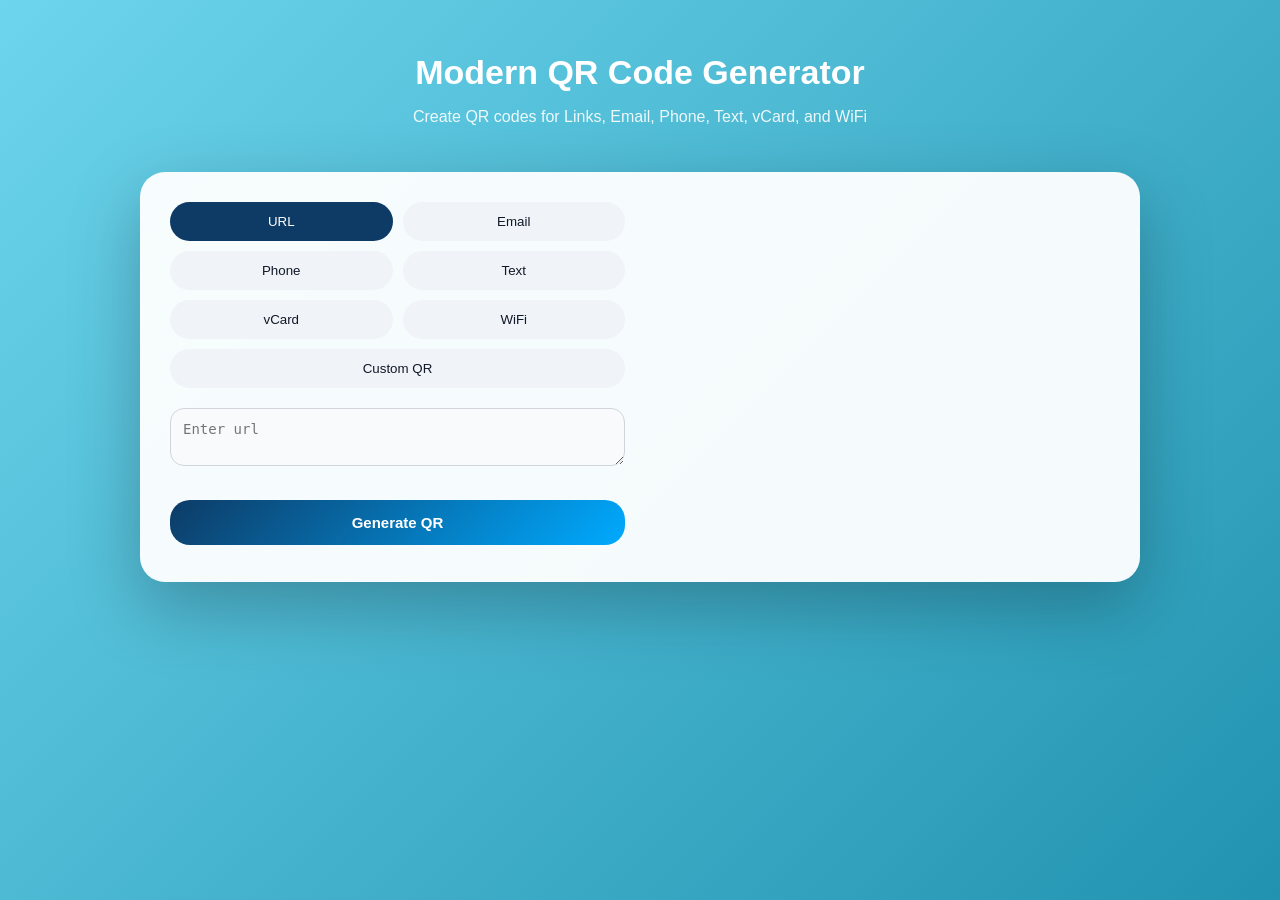
==== frontend/index.html @ dbd44861 "backend and frontend integrated" ====
<!DOCTYPE html>
<html lang="en">
<head>
<meta charset="UTF-8">
<meta name="viewport" content="width=device-width, initial-scale=1.0">
<title>Modern QR Generator</title>
<link rel="stylesheet" href="style.css">
</head>
<body>

<!-- Header -->
<div class="hero">
  <h1>Modern QR Code Generator</h1>
  <p>Create QR codes for Links, Email, Phone, Text, vCard, and WiFi</p>
</div>

<!-- Card -->
<div class="container">
  
  <!-- Left Column: QR Types + Input + Generate -->
  <div class="left-col">
    <div class="tabs">
      <button onclick="setType(event,'url')" class="active">URL</button>
      <button onclick="setType(event,'email')">Email</button>
      <button onclick="setType(event,'phone')">Phone</button>
      <button onclick="setType(event,'text')">Text</button>
      <button onclick="setType(event,'vcard')">vCard</button>
      <button onclick="setType(event,'wifi')">WiFi</button>
      <button onclick="goCustom()">Custom QR</button>
    </div>
    <!-- Dynamic Input Fields -->
    <div id="inputArea"></div>
    <!-- Generate button -->
    <button class="generate" onclick="generateQR()">Generate QR</button>
  </div>

  <!-- Right Column: QR Preview + Download -->
  <div class="right-col">
    <img id="qrImage">
    <a id="downloadBtn" download="qrcode.png">Download</a>
  </div>

</div>

<script src="script.js"></script>
</body>
</html>
---- frontend/style.css ----
/* ---------- GLOBAL ---------- */
* { box-sizing: border-box; }
body {
  margin: 0;
  font-family: "Inter", "Segoe UI", sans-serif;
  background: linear-gradient(135deg,#6dd5ed,#2193b0); /* Fresh blue gradient */
  min-height: 100vh;
  display: flex;
  flex-direction: column;
  align-items: center;
  padding: 30px;
}

/* ---------- HEADER ---------- */
.hero {
  text-align: center;
  color: white;
  margin-bottom: 30px;
}
.hero h1 { font-size: 34px; margin-bottom: 6px; font-weight: 700; }
.hero p { font-size: 16px; opacity: 0.9; }

/* ---------- CONTAINER CARD ---------- */
.container {
  display: flex;
  gap: 30px;
  width: 1000px;
  max-width: 100%;
  background: rgba(255,255,255,0.95);
  padding: 30px;
  border-radius: 25px;
  box-shadow: 0 25px 70px rgba(0,0,0,0.25);
  flex-wrap: wrap;
}

/* ---------- LEFT COLUMN ---------- */
.left-col {
  flex: 1;
  display: flex;
  flex-direction: column;
  gap: 20px;
}
.tabs {
  display: flex;
  flex-wrap: wrap;
  gap: 10px;
  justify-content: space-between;
}
.tabs button {
  flex: 1 1 calc(50% - 10px);
  padding: 12px;
  border-radius: 999px;
  border: none;
  background: #f0f4f8;
  color: #111827;
  cursor: pointer;
  font-weight: 500;
  transition: all 0.25s ease;
}
.tabs button:hover { 
  transform: scale(1.05); 
  box-shadow: 0 6px 15px rgba(0,0,0,0.15); 
}
.tabs .active { background: #0d3b66; color: white; }

/* Input Fields */
#inputArea input,
#inputArea textarea {
  width: 100%;
  padding: 12px;
  border-radius: 14px;
  border: 1px solid #d1d5db;
  font-size: 14px;
  margin-bottom: 10px;
  background: #f9fafb;
}
#inputArea input:focus,
#inputArea textarea:focus {
  outline: none;
  border-color: #0d3b66;
  box-shadow: 0 0 0 3px rgba(13,59,102,0.2);
}

/* Generate Button */
.generate {
  width: 100%;
  padding: 14px;
  border-radius: 20px;
  border: none;
  font-weight: 600;
  font-size: 15px;
  background: linear-gradient(135deg,#0d3b66,#00aaff);
  color: white;
  cursor: pointer;
  transition: all 0.25s ease;
}
.generate:hover { 
  transform: scale(1.05); 
  box-shadow: 0 12px 25px rgba(0,0,0,0.25); 
}

/* ---------- RIGHT COLUMN ---------- */
.right-col {
  flex: 1;
  display: flex;
  flex-direction: column;
  align-items: center;
  gap: 15px;
  min-width: 250px;
  min-height: 350px; /* avoids jumping */
}

/* QR Image */
#qrImage {
  display: none;
  width: 250px;
  border-radius: 16px;
  box-shadow: 0 15px 35px rgba(0,0,0,0.2);
}

/* Download Button */
#downloadBtn {
  display: none;
  margin-top: 15px;
  padding: 12px 20px;
  border-radius: 18px;
  border: none;
  font-weight: 600;
  font-size: 14px;
  cursor: pointer;
  background: #f0f4f8;
  color: #0d3b66;
  text-decoration: none;
  transition: all 0.25s ease;
}
#downloadBtn:hover { 
  transform: scale(1.05); 
  box-shadow: 0 10px 25px rgba(0,0,0,0.2); 
}

/* ---------- RESPONSIVE ---------- */
@media (max-width: 900px) {
  .container { flex-direction: column; align-items: center; }
  .left-col, .right-col { width: 100%; }
  .tabs button { flex: 1 1 45%; }
}
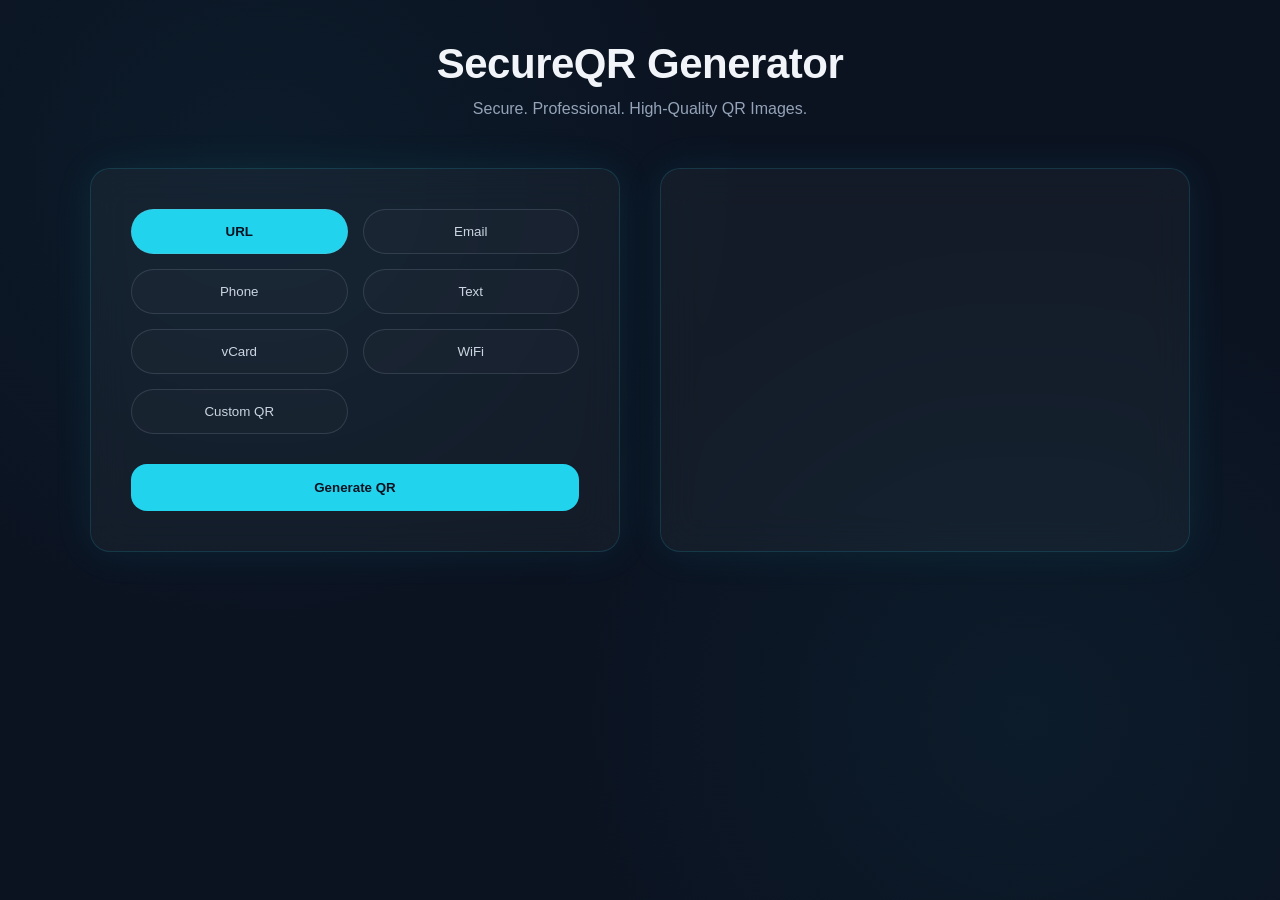
==== commit 87d5ddad: "dont know how to use git" ====
--- a/frontend/index.html
+++ b/frontend/index.html
@@ -3,22 +3,20 @@
 <head>
 <meta charset="UTF-8">
 <meta name="viewport" content="width=device-width, initial-scale=1.0">
-<title>Modern QR Generator</title>
+<title>SecureQR | Smart QR Generator</title>
 <link rel="stylesheet" href="style.css">
 </head>
 <body>
 
-<!-- Header -->
-<div class="hero">
-  <h1>Modern QR Code Generator</h1>
-  <p>Create QR codes for Links, Email, Phone, Text, vCard, and WiFi</p>
-</div>
+<section class="hero fade-section">
+  <h1>SecureQR Generator</h1>
+  <p>Secure. Professional. High-Quality QR Images.</p>
+</section>
 
-<!-- Card -->
-<div class="container">
-  
-  <!-- Left Column: QR Types + Input + Generate -->
-  <div class="left-col">
+<section class="main-container fade-section">
+
+  <div class="left-panel glass">
+
     <div class="tabs">
       <button onclick="setType(event,'url')" class="active">URL</button>
       <button onclick="setType(event,'email')">Email</button>
@@ -26,21 +24,22 @@
       <button onclick="setType(event,'text')">Text</button>
       <button onclick="setType(event,'vcard')">vCard</button>
       <button onclick="setType(event,'wifi')">WiFi</button>
-      <button onclick="goCustom()">Custom QR</button>
+      <button onclick="setType(event,'custom')">Custom QR</button>
     </div>
-    <!-- Dynamic Input Fields -->
+
     <div id="inputArea"></div>
-    <!-- Generate button -->
-    <button class="generate" onclick="generateQR()">Generate QR</button>
+
+    <button class="generate-btn" onclick="generateQR()">Generate QR</button>
+
   </div>
 
-  <!-- Right Column: QR Preview + Download -->
-  <div class="right-col">
+  <div class="right-panel glass">
     <img id="qrImage">
+    <canvas id="canvas" width="320" height="320"></canvas>
     <a id="downloadBtn" download="qrcode.png">Download</a>
   </div>
 
-</div>
+</section>
 
 <script src="script.js"></script>
 </body>
--- a/frontend/style.css
+++ b/frontend/style.css
@@ -1,146 +1,247 @@
-/* ---------- GLOBAL ---------- */
-* { box-sizing: border-box; }
+/* =========================
+   GLOBAL RESET
+========================= */
+* {
+  margin:0;
+  padding:0;
+  box-sizing:border-box;
+  font-family:"Inter","Segoe UI",sans-serif;
+}
+
 body {
-  margin: 0;
-  font-family: "Inter", "Segoe UI", sans-serif;
-  background: linear-gradient(135deg,#6dd5ed,#2193b0); /* Fresh blue gradient */
-  min-height: 100vh;
-  display: flex;
-  flex-direction: column;
-  align-items: center;
-  padding: 30px;
-}
-
-/* ---------- HEADER ---------- */
+  min-height:100vh;
+  background:#0b1220;
+  background-image:
+    radial-gradient(circle at 20% 20%, rgba(34,211,238,0.05), transparent 40%),
+    radial-gradient(circle at 80% 80%, rgba(34,211,238,0.05), transparent 40%);
+  color:#e6edf3;
+  display:flex;
+  flex-direction:column;
+  align-items:center;
+  padding:40px 20px;
+}
+
+/* =========================
+   HERO SECTION
+========================= */
 .hero {
-  text-align: center;
-  color: white;
-  margin-bottom: 30px;
-}
-.hero h1 { font-size: 34px; margin-bottom: 6px; font-weight: 700; }
-.hero p { font-size: 16px; opacity: 0.9; }
-
-/* ---------- CONTAINER CARD ---------- */
-.container {
-  display: flex;
-  gap: 30px;
-  width: 1000px;
-  max-width: 100%;
-  background: rgba(255,255,255,0.95);
-  padding: 30px;
-  border-radius: 25px;
-  box-shadow: 0 25px 70px rgba(0,0,0,0.25);
-  flex-wrap: wrap;
-}
-
-/* ---------- LEFT COLUMN ---------- */
-.left-col {
-  flex: 1;
-  display: flex;
-  flex-direction: column;
-  gap: 20px;
-}
+  text-align:center;
+  margin-bottom:50px;
+}
+
+.hero h1 {
+  font-size:42px;
+  font-weight:700;
+  letter-spacing:-0.5px;
+  color:#f1f5f9;
+  margin-bottom:12px;
+}
+
+.hero p {
+  color:#94a3b8;
+  font-size:16px;
+}
+
+/* =========================
+   GLASS CONTAINER
+========================= */
+.glass {
+  background:rgba(255,255,255,0.04);
+  backdrop-filter:blur(18px);
+  border:1px solid rgba(34,211,238,0.15);
+  border-radius:20px;
+  box-shadow:0 0 40px rgba(34,211,238,0.08);
+}
+
+.main-container {
+  display:flex;
+  gap:40px;
+  width:1100px;
+  max-width:100%;
+}
+
+/* =========================
+   PANELS
+========================= */
+.left-panel,
+.right-panel {
+  flex:1;
+  padding:40px;
+}
+
+/* =========================
+   TABS
+========================= */
 .tabs {
-  display: flex;
-  flex-wrap: wrap;
-  gap: 10px;
-  justify-content: space-between;
-}
+  display:grid;
+  grid-template-columns:repeat(2,1fr);
+  gap:15px;
+  margin-bottom:30px;
+}
+
 .tabs button {
-  flex: 1 1 calc(50% - 10px);
-  padding: 12px;
-  border-radius: 999px;
-  border: none;
-  background: #f0f4f8;
-  color: #111827;
-  cursor: pointer;
-  font-weight: 500;
-  transition: all 0.25s ease;
-}
-.tabs button:hover { 
-  transform: scale(1.05); 
-  box-shadow: 0 6px 15px rgba(0,0,0,0.15); 
-}
-.tabs .active { background: #0d3b66; color: white; }
-
-/* Input Fields */
+  padding:14px;
+  border-radius:999px;
+  border:1px solid rgba(148,163,184,0.2);
+  background:rgba(255,255,255,0.02);
+  color:#cbd5e1;
+  cursor:pointer;
+  transition:all .25s ease;
+}
+
+.tabs button:hover {
+  transform:scale(1.05);
+  border-color:#22d3ee;
+  box-shadow:0 0 12px rgba(34,211,238,.3);
+}
+
+.tabs .active {
+  background:#22d3ee;
+  color:#0b1220;
+  font-weight:600;
+}
+
+/* =========================
+   INPUTS
+========================= */
 #inputArea input,
-#inputArea textarea {
-  width: 100%;
-  padding: 12px;
-  border-radius: 14px;
-  border: 1px solid #d1d5db;
-  font-size: 14px;
-  margin-bottom: 10px;
-  background: #f9fafb;
-}
+#inputArea textarea,
+#inputArea select {
+  width:100%;
+  padding:14px;
+  border-radius:14px;
+  border:1px solid rgba(148,163,184,0.2);
+  background:rgba(255,255,255,0.03);
+  color:#e6edf3;
+  margin-bottom:15px;
+  transition:.25s ease;
+}
+
 #inputArea input:focus,
-#inputArea textarea:focus {
-  outline: none;
-  border-color: #0d3b66;
-  box-shadow: 0 0 0 3px rgba(13,59,102,0.2);
-}
-
-/* Generate Button */
-.generate {
-  width: 100%;
-  padding: 14px;
-  border-radius: 20px;
-  border: none;
-  font-weight: 600;
-  font-size: 15px;
-  background: linear-gradient(135deg,#0d3b66,#00aaff);
-  color: white;
-  cursor: pointer;
-  transition: all 0.25s ease;
-}
-.generate:hover { 
-  transform: scale(1.05); 
-  box-shadow: 0 12px 25px rgba(0,0,0,0.25); 
-}
-
-/* ---------- RIGHT COLUMN ---------- */
-.right-col {
-  flex: 1;
-  display: flex;
-  flex-direction: column;
-  align-items: center;
-  gap: 15px;
-  min-width: 250px;
-  min-height: 350px; /* avoids jumping */
-}
-
-/* QR Image */
+#inputArea textarea:focus,
+#inputArea select:focus {
+  outline:none;
+  border-color:#22d3ee;
+  box-shadow:0 0 0 3px rgba(34,211,238,.15);
+}
+
+/* =========================
+   GENERATE BUTTON
+========================= */
+.generate-btn {
+  width:100%;
+  padding:16px;
+  border-radius:16px;
+  border:none;
+  font-weight:600;
+  background:#22d3ee;
+  color:#0b1220;
+  cursor:pointer;
+  transition:all .25s ease;
+}
+
+.generate-btn:hover {
+  transform:scale(1.05);
+  box-shadow:0 0 18px rgba(34,211,238,.4);
+}
+
+/* =========================
+   RIGHT PANEL
+========================= */
+.right-panel {
+  display:flex;
+  flex-direction:column;
+  align-items:center;
+  justify-content:center;
+  gap:20px;
+  min-height:350px;
+}
+
 #qrImage {
-  display: none;
-  width: 250px;
-  border-radius: 16px;
-  box-shadow: 0 15px 35px rgba(0,0,0,0.2);
-}
-
-/* Download Button */
+  display:none;
+  width:260px;
+  border-radius:20px;
+  box-shadow:0 0 25px rgba(34,211,238,.25);
+}
+
+canvas {
+  display:none;
+  border-radius:20px;
+  box-shadow:0 0 25px rgba(34,211,238,.25);
+}
+
+/* =========================
+   DOWNLOAD BUTTON
+========================= */
 #downloadBtn {
-  display: none;
-  margin-top: 15px;
-  padding: 12px 20px;
-  border-radius: 18px;
-  border: none;
-  font-weight: 600;
-  font-size: 14px;
-  cursor: pointer;
-  background: #f0f4f8;
-  color: #0d3b66;
-  text-decoration: none;
-  transition: all 0.25s ease;
-}
-#downloadBtn:hover { 
-  transform: scale(1.05); 
-  box-shadow: 0 10px 25px rgba(0,0,0,0.2); 
-}
-
-/* ---------- RESPONSIVE ---------- */
-@media (max-width: 900px) {
-  .container { flex-direction: column; align-items: center; }
-  .left-col, .right-col { width: 100%; }
-  .tabs button { flex: 1 1 45%; }
+  display:none;
+  padding:14px 26px;
+  border-radius:16px;
+  text-decoration:none;
+  border:1px solid #22d3ee;
+  color:#22d3ee;
+  transition:.25s ease;
+}
+
+#downloadBtn:hover {
+  transform:scale(1.05);
+  background:#22d3ee;
+  color:#0b1220;
+  box-shadow:0 0 18px rgba(34,211,238,.4);
+}
+
+/* =========================
+   FADE IN ANIMATION
+========================= */
+.fade-section {
+  opacity:0;
+  transform:translateY(40px);
+  animation:fadeUp .8s forwards;
+}
+
+@keyframes fadeUp {
+  to {
+    opacity:1;
+    transform:translateY(0);
+  }
+}
+
+/* =========================
+   RESPONSIVE
+========================= */
+@media(max-width:900px){
+  .main-container{
+    flex-direction:column;
+  }
+}
+
+/* =========================
+   CUSTOM QR COLOR INPUTS
+========================= */
+
+#inputArea input[type="color"] {
+  width:100%;
+  height:55px;
+  border-radius:14px;
+  border:1px solid rgba(148,163,184,0.25);
+  background:rgba(255,255,255,0.05);
+  cursor:pointer;
+  padding:6px;
+  transition:.25s ease;
+}
+
+#inputArea input[type="color"]::-webkit-color-swatch-wrapper {
+  padding:0;
+  border-radius:10px;
+}
+
+#inputArea input[type="color"]::-webkit-color-swatch {
+  border:none;
+  border-radius:10px;
+}
+
+#inputArea input[type="color"]:hover {
+  transform:scale(1.03);
+  border-color:#22d3ee;
+  box-shadow:0 0 12px rgba(34,211,238,.3);
 }
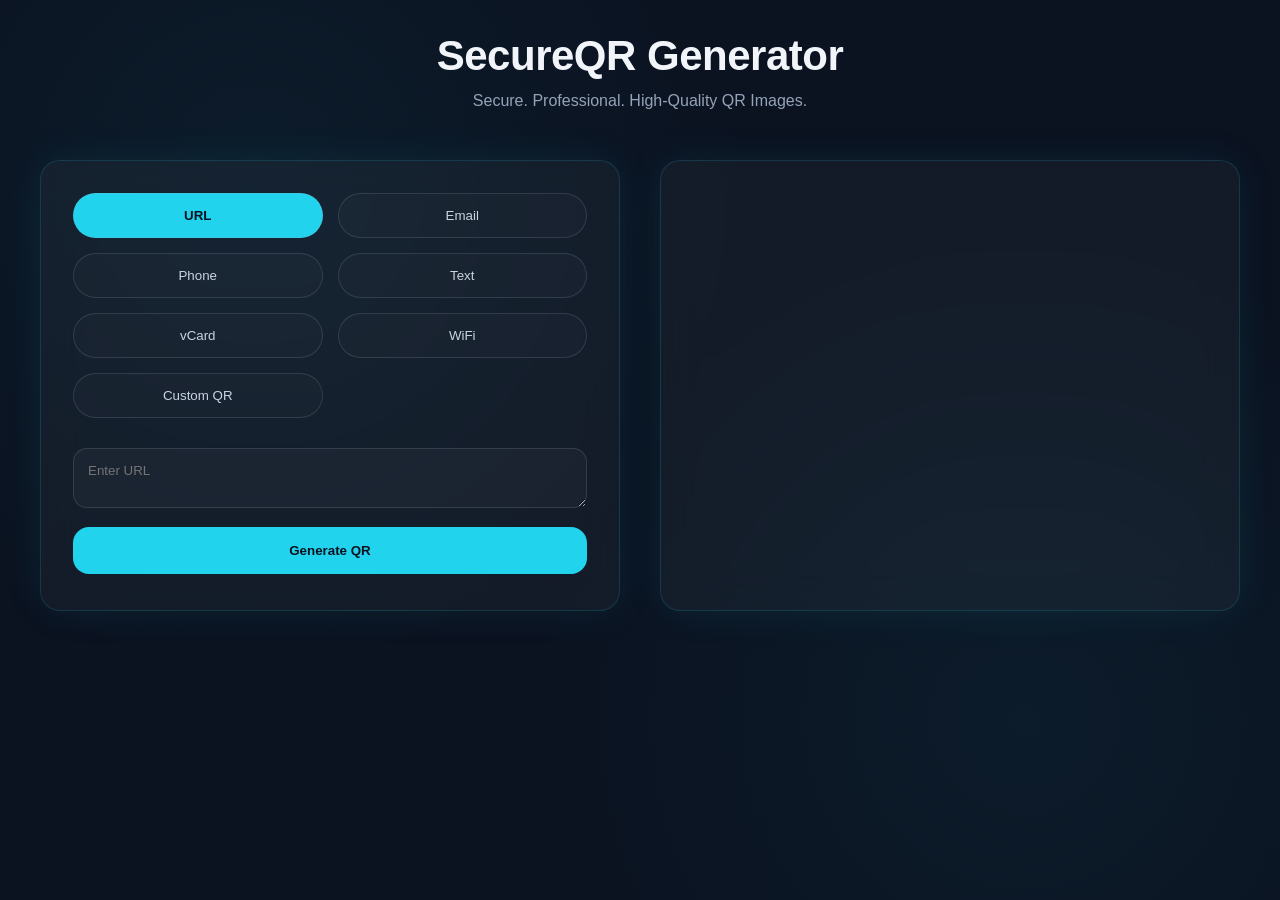
==== commit 55c813b8: "used cursor to change the ui" ====
--- a/frontend/index.html
+++ b/frontend/index.html
@@ -8,38 +8,42 @@
 </head>
 <body>
 
-<section class="hero fade-section">
-  <h1>SecureQR Generator</h1>
-  <p>Secure. Professional. High-Quality QR Images.</p>
-</section>
+<div class="page-shell">
 
-<section class="main-container fade-section">
+  <section class="hero fade-section">
+    <h1>SecureQR Generator</h1>
+    <p>Secure. Professional. High-Quality QR Images.</p>
+  </section>
 
-  <div class="left-panel glass">
+  <section class="main-container fade-section">
 
-    <div class="tabs">
-      <button onclick="setType(event,'url')" class="active">URL</button>
-      <button onclick="setType(event,'email')">Email</button>
-      <button onclick="setType(event,'phone')">Phone</button>
-      <button onclick="setType(event,'text')">Text</button>
-      <button onclick="setType(event,'vcard')">vCard</button>
-      <button onclick="setType(event,'wifi')">WiFi</button>
-      <button onclick="setType(event,'custom')">Custom QR</button>
+    <div class="left-panel glass">
+
+      <div class="tabs">
+        <button onclick="setType(event,'url')" class="active">URL</button>
+        <button onclick="setType(event,'email')">Email</button>
+        <button onclick="setType(event,'phone')">Phone</button>
+        <button onclick="setType(event,'text')">Text</button>
+        <button onclick="setType(event,'vcard')">vCard</button>
+        <button onclick="setType(event,'wifi')">WiFi</button>
+        <button onclick="setType(event,'custom')">Custom QR</button>
+      </div>
+
+      <div id="inputArea"></div>
+
+      <button class="generate-btn" onclick="generateQR()">Generate QR</button>
+
     </div>
 
-    <div id="inputArea"></div>
+    <div class="right-panel glass">
+      <img id="qrImage">
+      <canvas id="canvas" width="320" height="320"></canvas>
+      <a id="downloadBtn" download="qrcode.png">Download</a>
+    </div>
 
-    <button class="generate-btn" onclick="generateQR()">Generate QR</button>
+  </section>
 
-  </div>
-
-  <div class="right-panel glass">
-    <img id="qrImage">
-    <canvas id="canvas" width="320" height="320"></canvas>
-    <a id="downloadBtn" download="qrcode.png">Download</a>
-  </div>
-
-</section>
+</div>
 
 <script src="script.js"></script>
 </body>
--- a/frontend/style.css
+++ b/frontend/style.css
@@ -18,7 +18,13 @@
   display:flex;
   flex-direction:column;
   align-items:center;
-  padding:40px 20px;
+  padding:32px 16px 40px;
+}
+
+.page-shell {
+  width:100%;
+  max-width:1200px;
+  margin:0 auto;
 }
 
 /* =========================
@@ -30,7 +36,7 @@
 }
 
 .hero h1 {
-  font-size:42px;
+  font-size:clamp(28px,4vw,42px);
   font-weight:700;
   letter-spacing:-0.5px;
   color:#f1f5f9;
@@ -56,8 +62,9 @@
 .main-container {
   display:flex;
   gap:40px;
-  width:1100px;
-  max-width:100%;
+  width:100%;
+  max-width:1200px;
+  margin:0 auto;
 }
 
 /* =========================
@@ -66,7 +73,7 @@
 .left-panel,
 .right-panel {
   flex:1;
-  padding:40px;
+  padding:32px 32px 36px;
 }
 
 /* =========================
@@ -74,7 +81,7 @@
 ========================= */
 .tabs {
   display:grid;
-  grid-template-columns:repeat(2,1fr);
+  grid-template-columns:repeat(2,minmax(0,1fr));
   gap:15px;
   margin-bottom:30px;
 }
@@ -213,6 +220,60 @@
   .main-container{
     flex-direction:column;
   }
+
+  .left-panel,
+  .right-panel {
+    padding:24px 20px 28px;
+  }
+}
+
+@media(max-width:640px){
+  body {
+    padding:20px 12px 32px;
+  }
+
+  .hero {
+    margin-bottom:32px;
+  }
+
+  .tabs {
+    grid-template-columns:repeat(3,minmax(0,1fr));
+    gap:10px;
+  }
+
+  .tabs button {
+    padding:10px;
+    font-size:13px;
+  }
+
+  #inputArea input,
+  #inputArea textarea,
+  #inputArea select {
+    padding:12px;
+    margin-bottom:12px;
+  }
+
+  .generate-btn {
+    padding:14px;
+  }
+
+  #qrImage,
+  canvas {
+    width:220px;
+    max-width:100%;
+  }
+}
+
+@media(max-width:420px){
+  .tabs {
+    display:flex;
+    flex-wrap:wrap;
+    gap:8px;
+  }
+
+  .tabs button {
+    flex:1 1 calc(50% - 8px);
+  }
 }
 
 /* =========================
